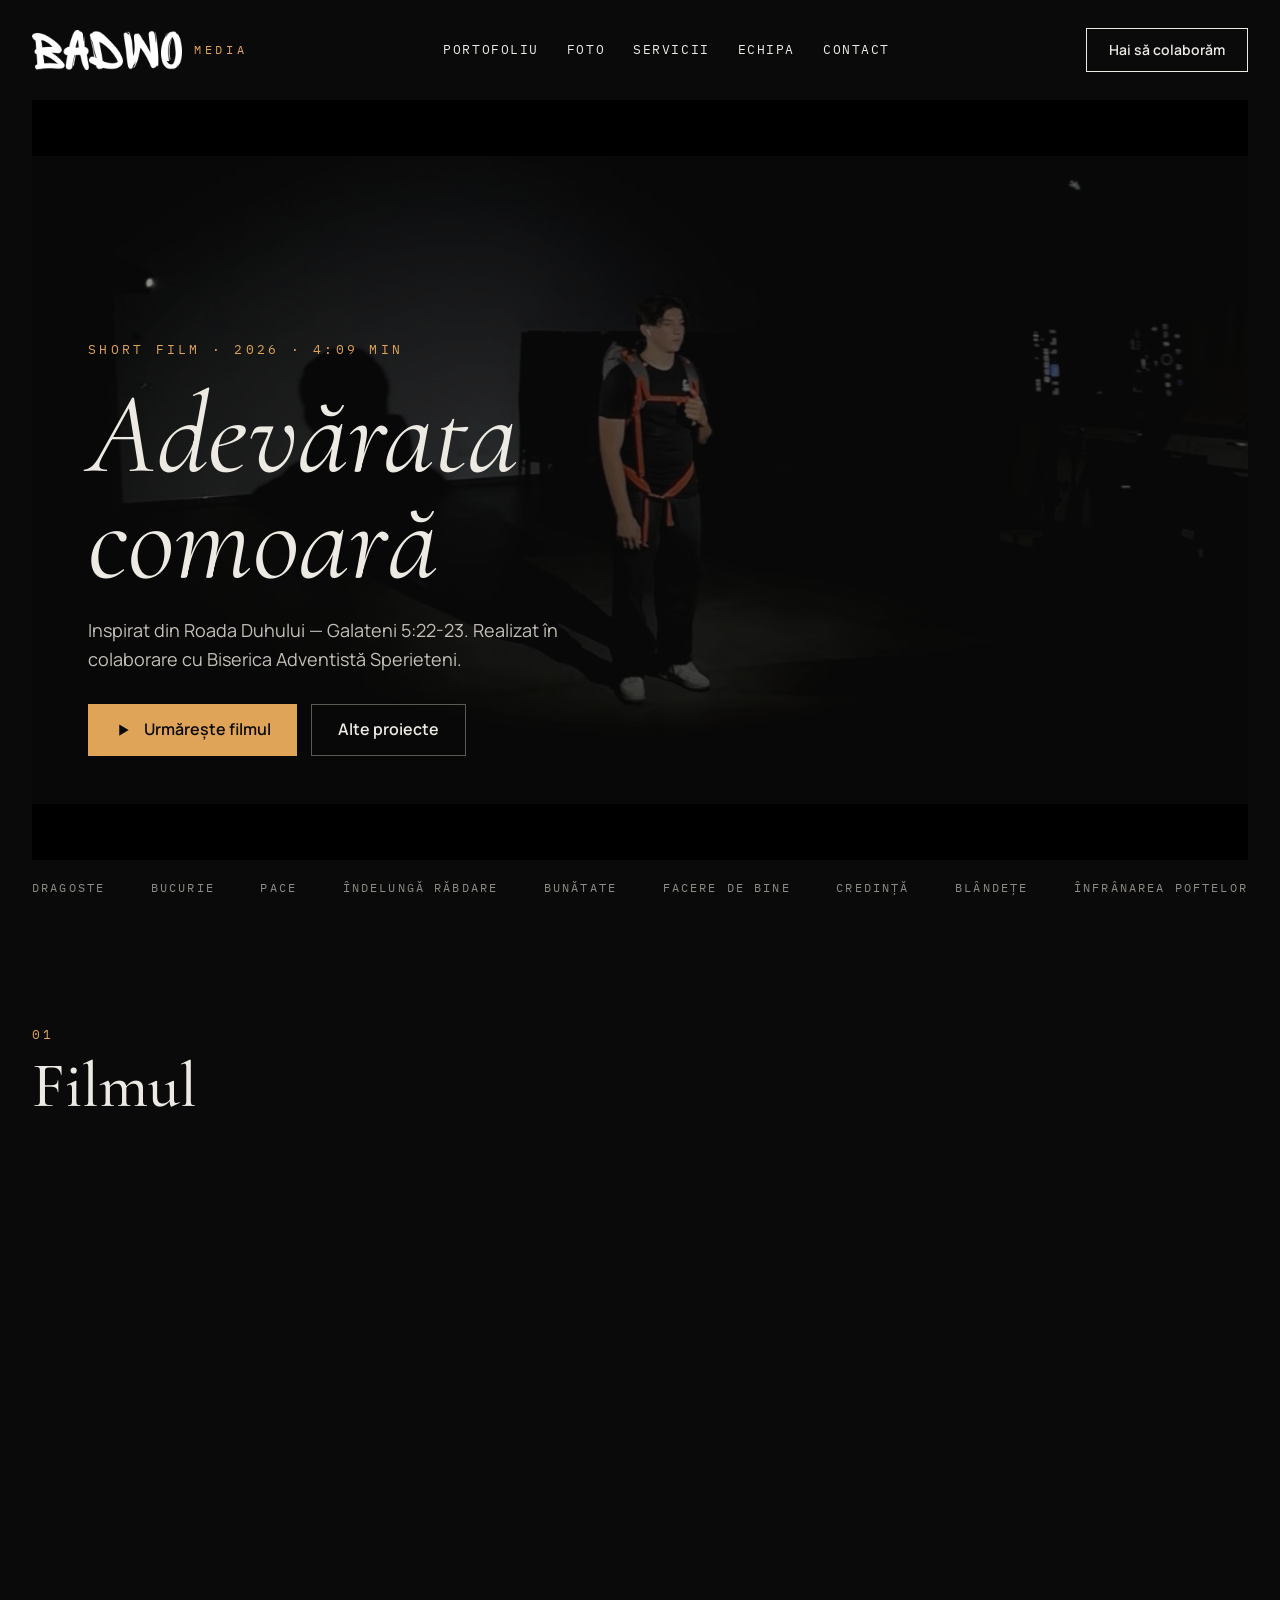
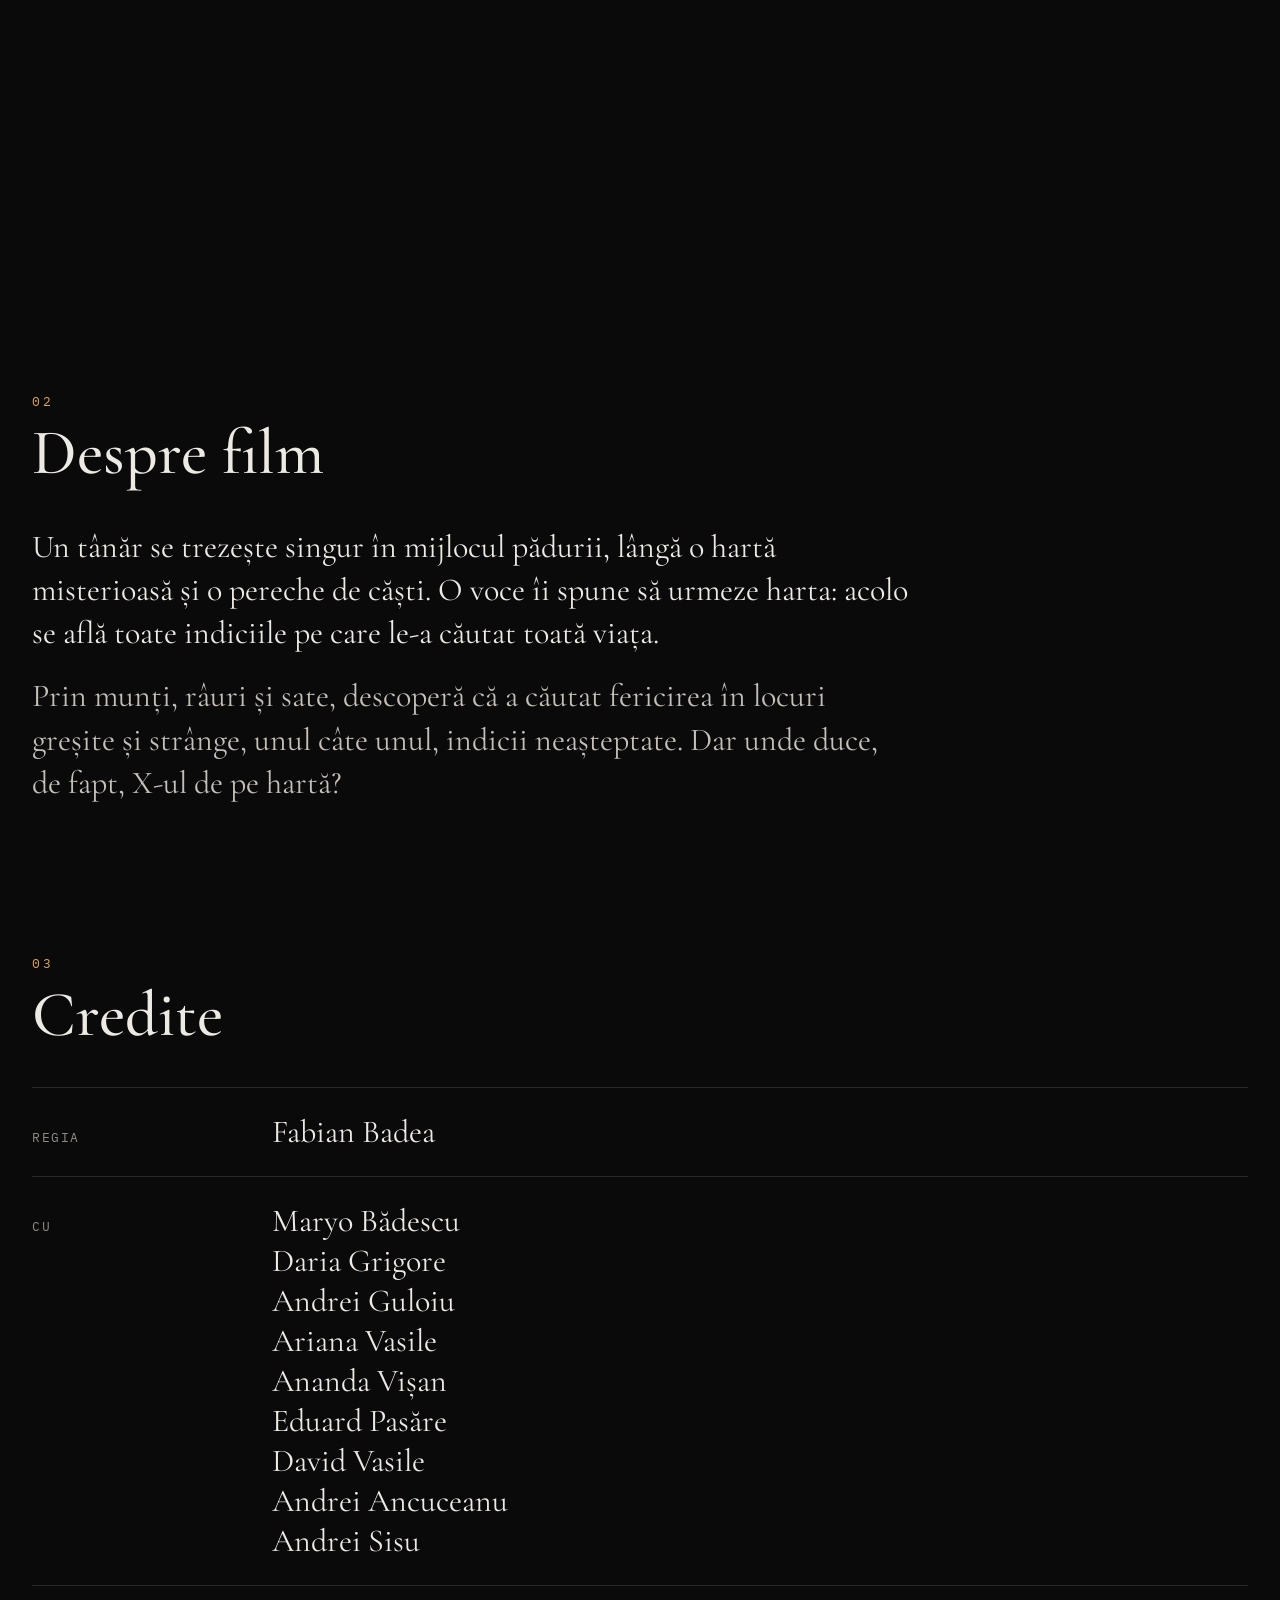
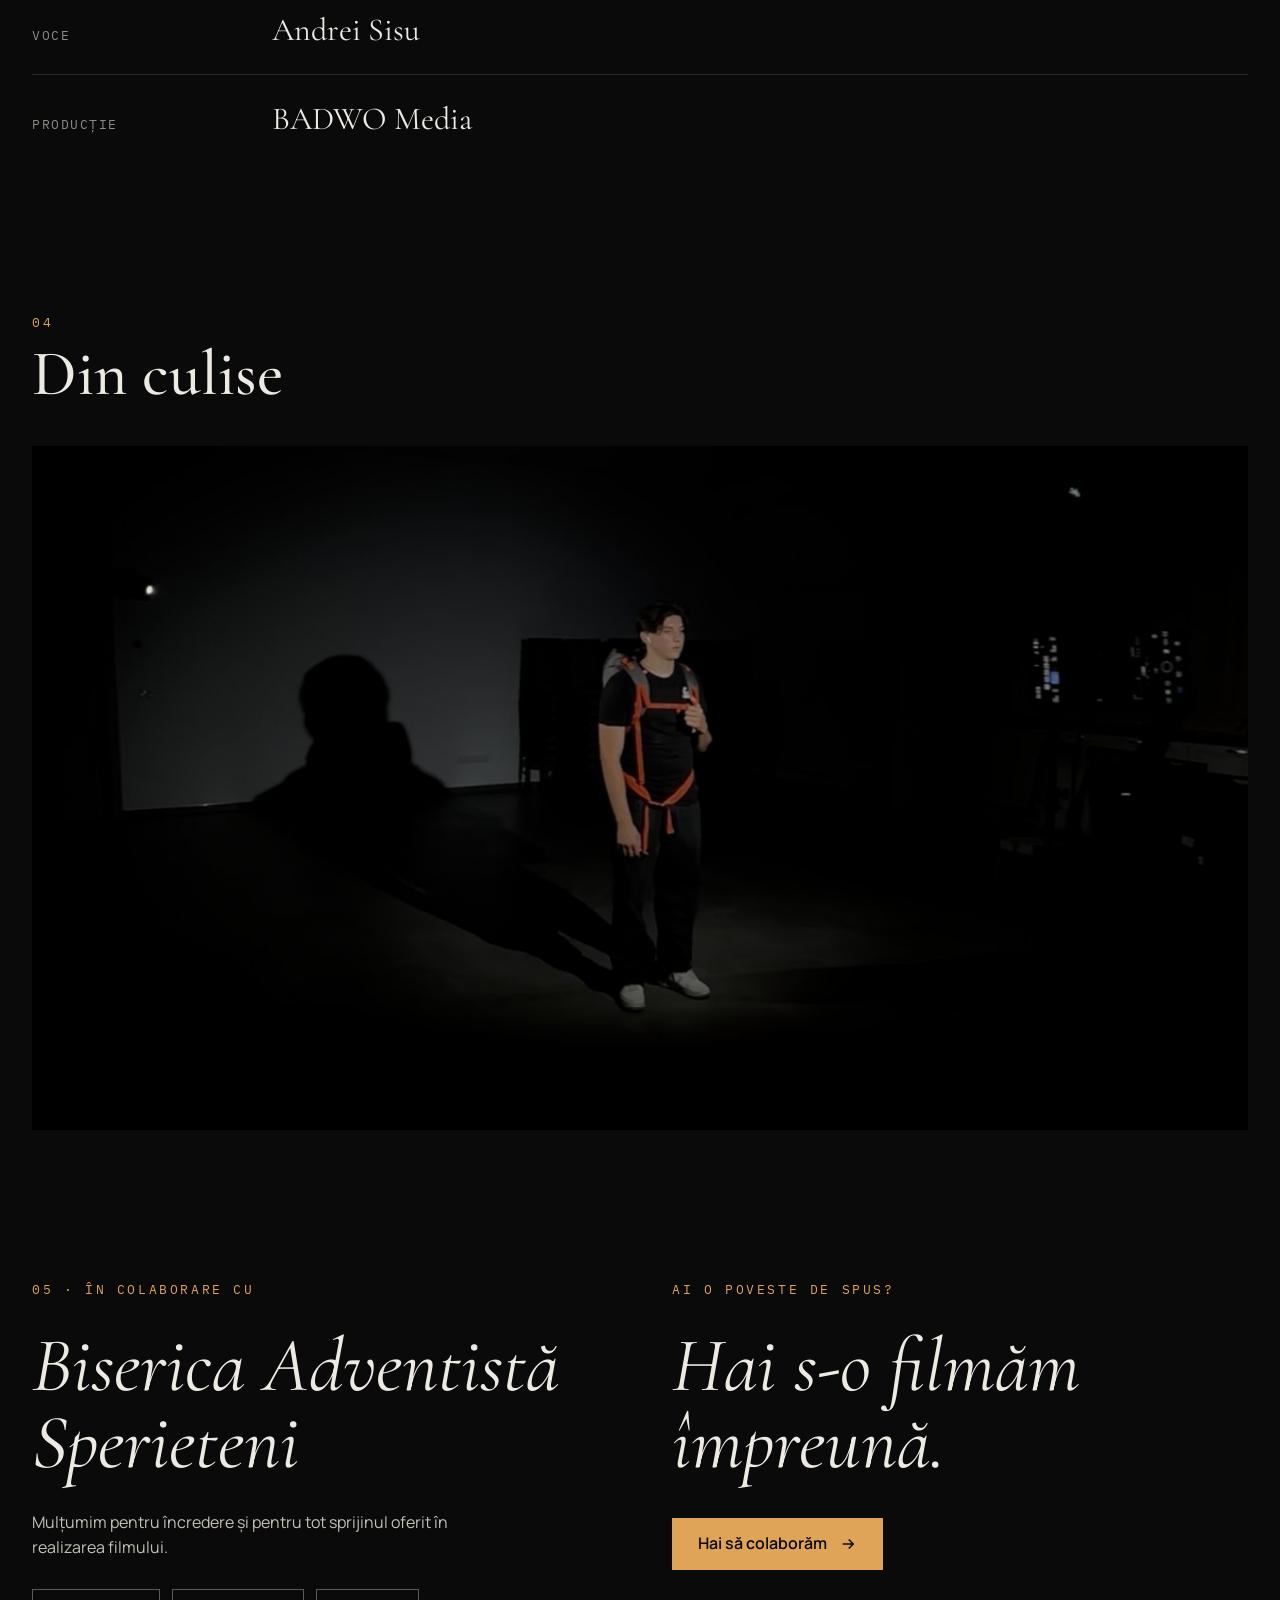
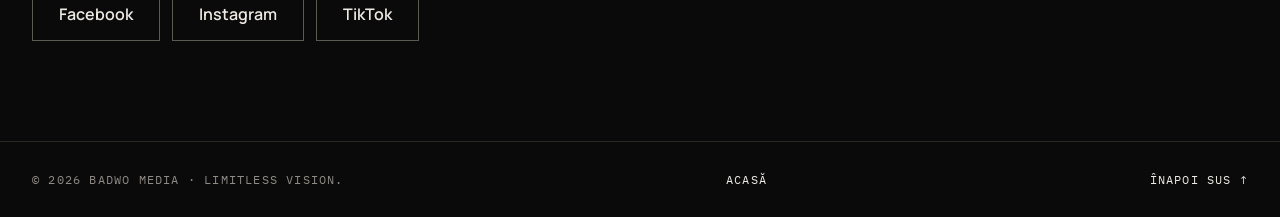
==== adevarata-comoara.html @ d2d1f5c3 "Add files via upload" ====
<!doctype html>
<html lang="ro">
<head>
<meta charset="utf-8">
<meta name="viewport" content="width=device-width, initial-scale=1">
<title>Adevărata comoară — short film · BADWO Media</title>
<meta name="description" content="Adevărata comoară — short film BADWO Media inspirat din Roada Duhului (Galateni 5:22-23), în colaborare cu Biserica Adventistă Sperieteni.">
<meta property="og:title" content="Adevărata comoară — short film · BADWO Media">
<meta property="og:description" content="Un tânăr urmează o hartă misterioasă în căutarea comorii pe care a căutat-o toată viața.">
<meta property="og:image" content="assets/backstage-1.jpg">
<meta name="theme-color" content="#0A0A0B">
<link rel="icon" type="image/png" href="assets/favicon.png">
<link rel="apple-touch-icon" href="assets/apple-touch-icon.png">
<link rel="preconnect" href="https://fonts.googleapis.com">
<link rel="preconnect" href="https://fonts.gstatic.com" crossorigin>
<link href="https://fonts.googleapis.com/css2?family=Cormorant+Garamond:ital,wght@0,500;1,400;1,500&family=Manrope:wght@400;500;600&family=IBM+Plex+Mono:wght@400;500&display=swap" rel="stylesheet">
<!-- Stilul e inclus aici, ca pagina să arate la fel ca site-ul chiar și deschisă separat -->
<style>
/* ===== BADWO Media — culori și fonturi (schimbați aici) ===== */
:root{
  --bg:#0A0A0B;
  --bg-2:#141416;
  --card:#18181b;
  --line:#2a2926;
  --text:#EDEAE4;
  --muted:#c4c0b8;
  --dim:#8f8b84;
  --accent:#E0A458;
  --serif:'Cormorant Garamond', Georgia, serif;
  --sans:'Manrope', 'Helvetica Neue', sans-serif;
  --mono:'IBM Plex Mono', ui-monospace, monospace;
}

*,*::before,*::after{box-sizing:border-box}
html{scroll-behavior:smooth}
@media (prefers-reduced-motion:reduce){html{scroll-behavior:auto}}
body{margin:0;background:var(--bg);color:var(--text);font-family:var(--sans);font-size:16px;line-height:1.6;-webkit-font-smoothing:antialiased}
img{max-width:100%;display:block}
a{color:var(--text);text-decoration:none}
a:hover{color:var(--accent)}
h1,h2,h3,p,ul,ol,figure{margin:0}
ul,ol{list-style:none;padding:0}
:focus-visible{outline:2px solid var(--accent);outline-offset:3px}

.skip{position:absolute;left:-9999px;top:8px;background:var(--accent);color:var(--bg);padding:10px 16px;z-index:100}
.skip:focus{left:8px}
.hidden{display:none}

.wrap{max-width:1320px;margin:0 auto;padding-left:32px;padding-right:32px}
.wrap-inner{max-width:1320px;margin:0 auto}

/* ===== Butoane ===== */
.btn{display:inline-flex;align-items:center;gap:12px;min-height:52px;padding:0 26px;font:inherit;font-weight:600;cursor:pointer;border:0;transition:background .2s,color .2s}
.btn-accent{background:var(--accent);color:var(--bg)}
.btn-accent:hover{background:var(--text);color:var(--bg)}
.btn-ghost{border:1px solid #5c5952}
.btn-outline{border:1px solid var(--text);min-height:44px;padding:0 22px;font-size:14px}

/* ===== Meniu ===== */
.header{display:flex;flex-wrap:wrap;align-items:center;justify-content:space-between;gap:20px;padding-top:28px;padding-bottom:28px}
.brand{display:flex;align-items:center;gap:12px}
.brand img{height:40px;width:auto}
.brand span{font-family:var(--mono);font-size:12px;letter-spacing:.3em;color:var(--accent)}
.nav{display:flex;flex-wrap:wrap;gap:28px;font-family:var(--mono);font-size:13px;letter-spacing:.12em;text-transform:uppercase}
.menu-toggle{display:none;background:none;border:1px solid #5c5952;color:var(--text);font-family:var(--mono);font-size:13px;letter-spacing:.12em;text-transform:uppercase;min-height:44px;padding:0 16px;cursor:pointer}

/* ===== Hero ===== */
.hero-section{padding:0 32px}
.hero{position:relative;background:var(--bg-2);min-height:760px;display:flex;flex-direction:column;justify-content:flex-end;overflow:hidden}
.hero::before,.hero::after{content:"";position:absolute;left:0;right:0;height:56px;background:#000;z-index:2}
.hero::before{top:0}.hero::after{bottom:0}
.hero-video{position:absolute;inset:0;width:100%;height:100%;object-fit:cover;opacity:.55}
.hero-content{position:relative;z-index:3;padding:120px 56px 104px;display:flex;flex-direction:column;gap:22px;max-width:900px}
.eyebrow{font-family:var(--mono);font-size:13px;letter-spacing:.25em;color:var(--accent)}
.hero h1 img{width:min(620px,100%);height:auto}
.hero-tag{font-family:var(--serif);font-style:italic;font-size:clamp(32px,4vw,52px);line-height:1}
.hero-text{max-width:560px;font-size:18px;color:var(--muted)}
.hero-actions{display:flex;flex-wrap:wrap;gap:14px;margin-top:8px}
.strip{padding:18px 0;display:flex;flex-wrap:wrap;justify-content:space-between;gap:12px;font-family:var(--mono);font-size:12px;letter-spacing:.18em;color:var(--dim)}

/* ===== Secțiuni ===== */
.section{padding-top:110px;padding-bottom:40px}
.section h2{font-family:var(--serif);font-weight:500;font-size:clamp(44px,6vw,64px);line-height:1;margin:8px 0 40px}
.section-head{display:flex;flex-wrap:wrap;align-items:flex-end;justify-content:space-between;gap:24px;margin-bottom:40px}
.section-head h2{margin-bottom:0}
.num{font-family:var(--mono);font-size:13px;color:var(--accent);letter-spacing:.2em}
.lead{max-width:420px;color:var(--muted)}
.ph{font-family:var(--mono);font-size:11px;color:var(--dim);letter-spacing:.1em}

/* ===== Portofoliu ===== */
.filters{display:flex;flex-wrap:wrap;gap:8px}
.filters button{min-height:44px;padding:0 18px;font-family:var(--mono);font-size:13px;letter-spacing:.08em;cursor:pointer;border:1px solid #3a3833;background:transparent;color:var(--text)}
.filters button[aria-pressed="true"]{background:var(--text);color:var(--bg)}
.projects{display:grid;grid-template-columns:repeat(auto-fill,minmax(min(360px,100%),1fr));gap:40px 28px}
.project{display:flex;flex-direction:column;gap:14px}
.project[hidden]{display:none}
.project-thumb{position:relative;aspect-ratio:16/9;background:var(--card);display:flex;align-items:center;justify-content:center;border:0;padding:0;cursor:pointer;color:var(--text);overflow:hidden;width:100%}
.project-thumb img{position:absolute;inset:0;width:100%;height:100%;object-fit:cover}
.project-thumb .ph{position:absolute;top:12px;left:14px}
.play{position:relative;width:60px;height:60px;border-radius:50%;border:1px solid var(--text);display:flex;align-items:center;justify-content:center;background:rgba(10,10,11,.4);transition:background .2s,color .2s}
.project-thumb:hover .play{background:var(--accent);border-color:var(--accent);color:var(--bg)}
.project-row{display:flex;justify-content:space-between;align-items:baseline;gap:12px}
.project h3{font-family:var(--serif);font-size:26px;font-style:italic;font-weight:400}
.cat{font-family:var(--mono);font-size:12px;color:var(--accent);letter-spacing:.1em;white-space:nowrap}
.meta{font-family:var(--mono);font-size:12px;color:var(--dim)}

/* ===== Foto ===== */
.photos{display:grid;grid-template-columns:repeat(auto-fit,minmax(240px,1fr));grid-auto-rows:220px;gap:16px}
.photo{background:var(--card);padding:14px;width:100%;height:100%;object-fit:cover}
img.photo{padding:0}
.photo.tall{grid-row:span 2}

/* ===== Servicii ===== */
.services li{display:flex;flex-wrap:wrap;gap:16px 40px;padding:28px 0;border-top:1px solid var(--line);align-items:baseline}
.services .n{width:48px;font-family:var(--mono);font-size:13px;color:var(--dim)}
.services h3{flex:1 1 280px;font-family:var(--serif);font-size:34px;font-weight:400;line-height:1.1}
.services p{flex:2 1 380px;color:var(--muted)}

/* ===== Proces ===== */
.steps{display:grid;grid-template-columns:repeat(auto-fit,minmax(240px,1fr));gap:32px}
.steps li{display:flex;flex-direction:column;gap:10px}
.scene{font-family:var(--mono);font-size:12px;color:var(--accent);letter-spacing:.15em}
.steps h3{font-family:var(--serif);font-size:30px;font-weight:400}
.steps p{color:var(--muted)}

/* ===== Echipa ===== */
.team-lead{max-width:640px;margin:-16px 0 48px}
.team{display:grid;grid-template-columns:repeat(auto-fit,minmax(240px,320px));gap:32px}
.member{display:flex;flex-direction:column;gap:16px}
.portrait{aspect-ratio:4/5;background:var(--card);padding:14px;width:100%;object-fit:cover}
img.portrait{padding:0}
.member figcaption{font-family:var(--serif);font-size:40px;font-style:italic;line-height:1}

/* ===== Contact ===== */
.contact{display:flex;flex-wrap:wrap;gap:64px;padding-bottom:100px}
.contact-info{flex:1 1 420px;display:flex;flex-direction:column;gap:28px}
.section .contact-title{font-style:italic;font-weight:400;font-size:clamp(48px,6vw,84px);margin:0}
.links{display:flex;flex-direction:column;gap:12px;font-family:var(--mono);font-size:14px}
.form{flex:1 1 420px;display:flex;flex-direction:column;gap:20px}
.field{display:flex;flex-direction:column;gap:8px}
.field label{font-family:var(--mono);font-size:12px;letter-spacing:.12em;color:var(--muted)}
.field input,.field select,.field textarea{font:inherit;color:var(--text);min-height:48px;padding:0 14px;background:transparent;border:0;border-bottom:1px solid #5c5952;border-radius:0}
.field select{background:var(--bg)}
.field textarea{padding:12px 14px;resize:vertical}
.field input::placeholder,.field textarea::placeholder{color:#7d7972}
.field input:focus,.field select:focus,.field textarea:focus{border-bottom-color:var(--accent)}
.form .btn{align-self:flex-start}

/* ===== Footer ===== */
.footer{border-top:1px solid var(--line)}
.footer-row{padding-top:28px;padding-bottom:28px;display:flex;flex-wrap:wrap;justify-content:space-between;gap:16px;font-family:var(--mono);font-size:12px;color:var(--dim);letter-spacing:.1em}

/* ===== Video ===== */
.video-modal{width:min(1100px,94vw);padding:0;border:0;background:#000;color:var(--text)}
.video-modal::backdrop{background:rgba(0,0,0,.85)}
.modal-frame{aspect-ratio:16/9}
.modal-frame iframe{width:100%;height:100%;border:0;display:block}
.modal-frame p{padding:40px;font-family:var(--mono);font-size:14px;color:var(--muted)}
.modal-close{position:absolute;top:8px;right:8px;z-index:2;width:44px;height:44px;background:rgba(0,0,0,.6);color:#fff;border:0;font-size:18px;cursor:pointer}

/* ===== Telefon ===== */
@media (max-width:820px){
  .wrap{padding-left:20px;padding-right:20px}
  .hero-section{padding:0}
  .hero{min-height:620px}
  .hero::before,.hero::after{height:32px}
  .hero-content{padding:80px 20px 64px}
  .menu-toggle{display:inline-flex;align-items:center}
  .header-cta{display:none}
  .nav{display:none;width:100%;flex-direction:column;gap:0}
  .nav.open{display:flex}
  .nav a{padding:14px 0;border-top:1px solid var(--line)}
  .strip{padding:16px 20px;justify-content:flex-start;gap:8px 20px}
  .section{padding-top:80px}
  .contact{gap:48px}
  .photos{grid-auto-rows:180px}
}

/* ===== Mesaj formular ===== */
.form-status{font-family:var(--mono);font-size:13px;color:var(--accent);min-height:1.6em}
.form .btn:disabled{opacity:.6;cursor:wait}


/* ===== Pagina filmului ===== */
.hero-bg{position:absolute;inset:0;width:100%;height:100%;object-fit:cover;opacity:.6}
.badge{align-self:flex-start;font-family:var(--mono);font-size:12px;letter-spacing:.18em;background:var(--accent);color:var(--bg);padding:6px 12px}
.hero-title{font-family:var(--serif);font-style:italic;font-weight:400;font-size:clamp(56px,9vw,120px);line-height:.92;margin:0}
.film-meta{font-family:var(--mono);font-size:13px;letter-spacing:.14em;color:var(--muted)}
.video-box{aspect-ratio:16/9;background:var(--card);display:flex;align-items:center;justify-content:center;flex-direction:column;gap:18px;text-align:center;padding:24px}
.video-wrap{aspect-ratio:16/9}
.video-wrap iframe{width:100%;height:100%;border:0;display:block}
.synopsis{font-family:var(--serif);font-size:clamp(24px,2.6vw,32px);line-height:1.35;max-width:880px}
.synopsis + .synopsis{margin-top:20px;color:var(--muted)}
.credits li{display:flex;flex-wrap:wrap;gap:16px 40px;padding:24px 0;border-top:1px solid var(--line);align-items:baseline}
.credits .role{width:200px;font-family:var(--mono);font-size:13px;letter-spacing:.12em;color:var(--dim)}
.credits .who{flex:1 1 280px;font-family:var(--serif);font-size:32px;line-height:1.25}
.collab-links{display:flex;flex-wrap:wrap;gap:12px}
.bts{display:grid;grid-template-columns:1fr;gap:16px}
.bts img{aspect-ratio:16/9;height:auto}
.bts > *{width:100%;height:100%;object-fit:cover;background:var(--card)}
.bts div{padding:14px}
.bts .wide{grid-column:span 2}
@media (max-width:820px){.bts .wide{grid-column:auto}}

</style>
</head>
<body>

<a class="skip" href="#continut">Sari la conținut</a>

<!-- ============ MENIU (la fel ca pe pagina principală) ============ -->
<header class="header wrap">
  <a href="index.html" class="brand" aria-label="BADWO Media — acasă">
    <img src="assets/logo-badwo.png" alt="BADWO" width="160" height="43">
    <span>MEDIA</span>
  </a>
  <button class="menu-toggle" type="button" aria-expanded="false" aria-controls="meniu">Meniu</button>
  <nav id="meniu" class="nav" aria-label="Navigare principală">
    <a href="index.html#portofoliu">Portofoliu</a>
    <a href="index.html#foto">Foto</a>
    <a href="index.html#servicii">Servicii</a>
    <a href="index.html#echipa">Echipa</a>
    <a href="index.html#contact">Contact</a>
  </nav>
  <a href="index.html#contact" class="btn btn-outline header-cta">Hai să colaborăm</a>
</header>

<main id="continut">

<!-- ============ HERO ============ -->
<section id="top" class="hero-section">
  <div class="hero wrap-inner">
    <!-- Când aveți un cadru din film sau posterul, schimbați src-ul de mai jos -->
    <img class="hero-bg" src="assets/backstage-1.jpg" alt="">
    <div class="hero-content">
      <!-- Eticheta dispare singură vineri, 9 octombrie, la 12:00 -->
      <span class="badge pre-launch">PREMIERĂ · VINERI, 9 OCTOMBRIE, 12:00</span>
      <p class="eyebrow">SHORT FILM · 2026 · 4:09 MIN</p>
      <h1 class="hero-title">Adevărata comoară</h1>
      <p class="hero-text">Inspirat din Roada Duhului — Galateni 5:22-23. Realizat în colaborare cu Biserica Adventistă Sperieteni.</p>
      <div class="hero-actions">
        <a href="#film" class="btn btn-accent">
          <svg width="18" height="18" viewBox="0 0 24 24" fill="currentColor" aria-hidden="true"><path d="M7 4.5v15l12.5-7.5z"/></svg>
          Urmărește filmul
        </a>
        <a href="index.html#portofoliu" class="btn btn-ghost">Alte proiecte</a>
      </div>
    </div>
  </div>
  <div class="strip wrap-inner" aria-hidden="true">
    <span>DRAGOSTE</span><span>BUCURIE</span><span>PACE</span><span>ÎNDELUNGĂ RĂBDARE</span><span>BUNĂTATE</span><span>FACERE DE BINE</span><span>CREDINȚĂ</span><span>BLÂNDEȚE</span><span>ÎNFRÂNAREA POFTELOR</span>
  </div>
</section>

<!-- ============ 01 FILMUL ============ -->
<section id="film" class="section wrap">
  <p class="num">01</p>
  <h2>Filmul</h2>

  <!--
    Lansare automată: până vineri, 9 octombrie 2026, ora 12:00 (ora României) se vede mesajul de premieră.
    După ora aceea, mesajul dispare singur și apare video-ul. Nu trebuie să modificați nimic.
    Pentru altă dată/oră, schimbați LAUNCH în scriptul de la finalul paginii.
  -->
  <div class="video-box pre-launch">
    <p class="ph">PREMIERA: VINERI, 9 OCTOMBRIE, ORA 12:00</p>
    <p class="synopsis" style="font-style:italic">Filmul va fi disponibil aici în curând.</p>
    <a href="https://www.instagram.com/badwo_media/" target="_blank" rel="noopener" class="btn btn-ghost">Urmărește @badwo_media pentru premieră</a>
  </div>
  <div class="video-wrap post-launch" hidden data-video="7zY72ZGMgw8"></div>
</section>

<!-- ============ 02 SINOPSIS ============ -->
<section class="section wrap">
  <p class="num">02</p>
  <h2>Despre film</h2>
  <p class="synopsis">Un tânăr se trezește singur în mijlocul pădurii, lângă o hartă misterioasă și o pereche de căști. O voce îi spune să urmeze harta: acolo se află toate indiciile pe care le-a căutat toată viața.</p>
  <p class="synopsis">Prin munți, râuri și sate, descoperă că a căutat fericirea în locuri greșite și strânge, unul câte unul, indicii neașteptate. Dar unde duce, de fapt, X-ul de pe hartă?</p>
</section>

<!-- ============ 03 CREDITE ============ -->
<section class="section wrap">
  <p class="num">03</p>
  <h2>Credite</h2>
  <ul class="credits">
    <li><span class="role">REGIA</span><span class="who">Fabian Badea</span></li>
    <li><span class="role">CU</span><span class="who">Maryo Bădescu<br>Daria Grigore<br>Andrei Guloiu<br>Ariana Vasile<br>Ananda Vișan<br>Eduard Pasăre<br>David Vasile<br>Andrei Ancuceanu<br>Andrei Sisu</span></li>
    <li><span class="role">VOCE</span><span class="who">Andrei Sisu</span></li>
    <li><span class="role">PRODUCȚIE</span><span class="who">BADWO Media</span></li>
  </ul>
</section>

<!-- ============ 04 DIN CULISE ============ -->
<section class="section wrap">
  <p class="num">04</p>
  <h2>Din culise</h2>
  <div class="bts">
    <img src="assets/backstage-1.jpg" alt="Actor pe set, în lumina reflectorului, la filmarea Adevărata comoară" loading="lazy">
  </div>
</section>

<!-- ============ 05 COLABORARE ============ -->
<section class="section wrap contact">
  <div class="contact-info">
    <p class="num">05 · ÎN COLABORARE CU</p>
    <h2 class="contact-title">Biserica Adventistă Sperieteni</h2>
    <p class="lead">Mulțumim pentru încredere și pentru tot sprijinul oferit în realizarea filmului.</p>
    <div class="collab-links">
      <a href="https://www.facebook.com/biserica.azs.sp/" target="_blank" rel="noopener" class="btn btn-ghost">Facebook</a>
      <a href="https://www.instagram.com/biserica.azs.sperieteni/" target="_blank" rel="noopener" class="btn btn-ghost">Instagram</a>
      <a href="https://www.tiktok.com/@biserica.azs.sperieteni" target="_blank" rel="noopener" class="btn btn-ghost">TikTok</a>
    </div>
  </div>
  <div class="contact-info">
    <p class="num">AI O POVESTE DE SPUS?</p>
    <h2 class="contact-title">Hai s-o filmăm împreună.</h2>
    <div class="hero-actions">
      <a href="index.html#contact" class="btn btn-accent">Hai să colaborăm
        <svg width="18" height="18" viewBox="0 0 24 24" fill="none" stroke="currentColor" stroke-width="2" aria-hidden="true"><path d="M5 12h14M13 6l6 6-6 6"/></svg>
      </a>
    </div>
  </div>
</section>

</main>

<footer class="footer">
  <div class="wrap footer-row">
    <span>© 2026 BADWO MEDIA · LIMITLESS VISION.</span>
    <a href="index.html">ACASĂ</a>
    <a href="#top">ÎNAPOI SUS ↑</a>
  </div>
</footer>

<script>
  // Lansare automată
  const LAUNCH = new Date('2026-10-09T12:00:00+03:00');
  function checkLaunch(){
    if (Date.now() < LAUNCH) return;
    document.querySelectorAll('.pre-launch').forEach(el => el.remove());
    document.querySelectorAll('.post-launch').forEach(el => {
      el.hidden = false;
      if (el.dataset.video && !el.querySelector('iframe')) {
        el.innerHTML = '<iframe src="https://www.youtube-nocookie.com/embed/' + el.dataset.video + '?rel=0" title="Adevărata comoară — short film" allow="encrypted-media; picture-in-picture; fullscreen" allowfullscreen></iframe>';
      }
    });
  }
  checkLaunch();
  setInterval(checkLaunch, 30000);

  const t=document.querySelector('.menu-toggle'),n=document.getElementById('meniu');
  t.addEventListener('click',()=>{const o=n.classList.toggle('open');t.setAttribute('aria-expanded',o);});
</script>
</body>
</html>
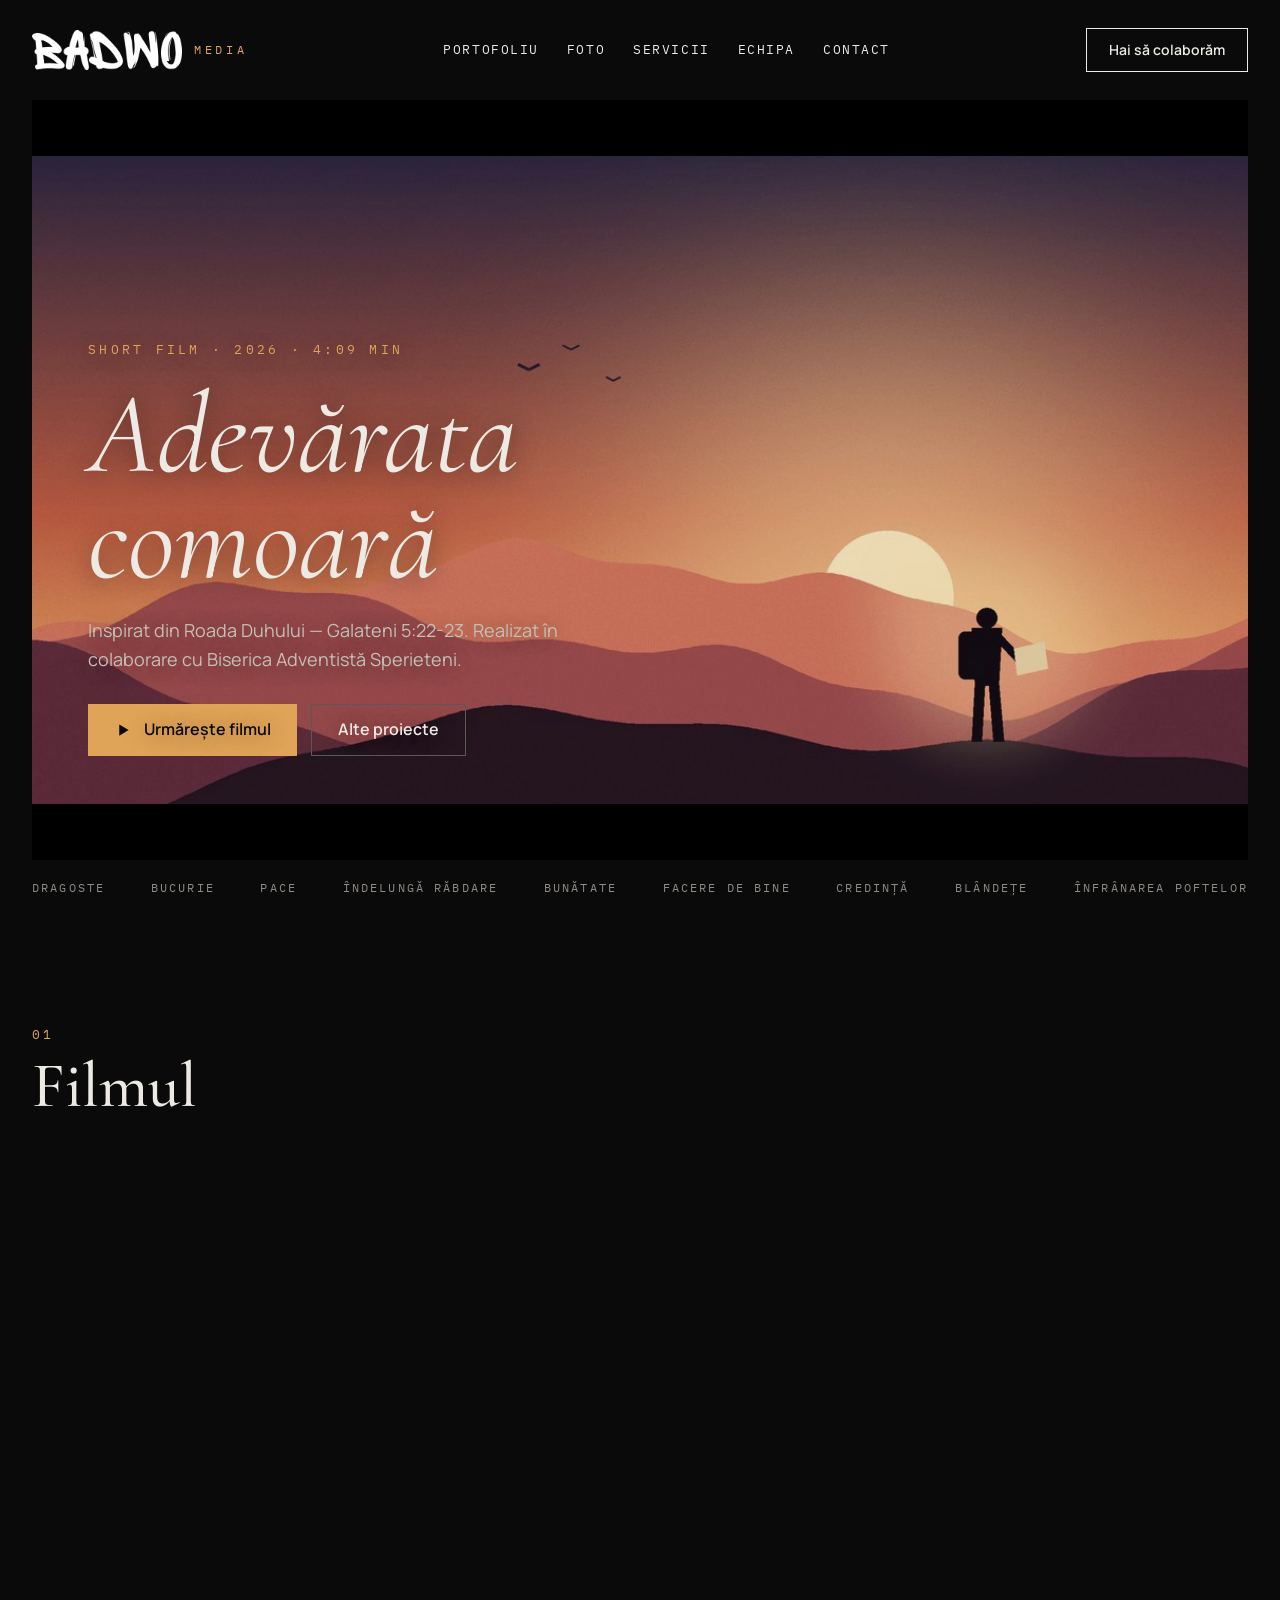
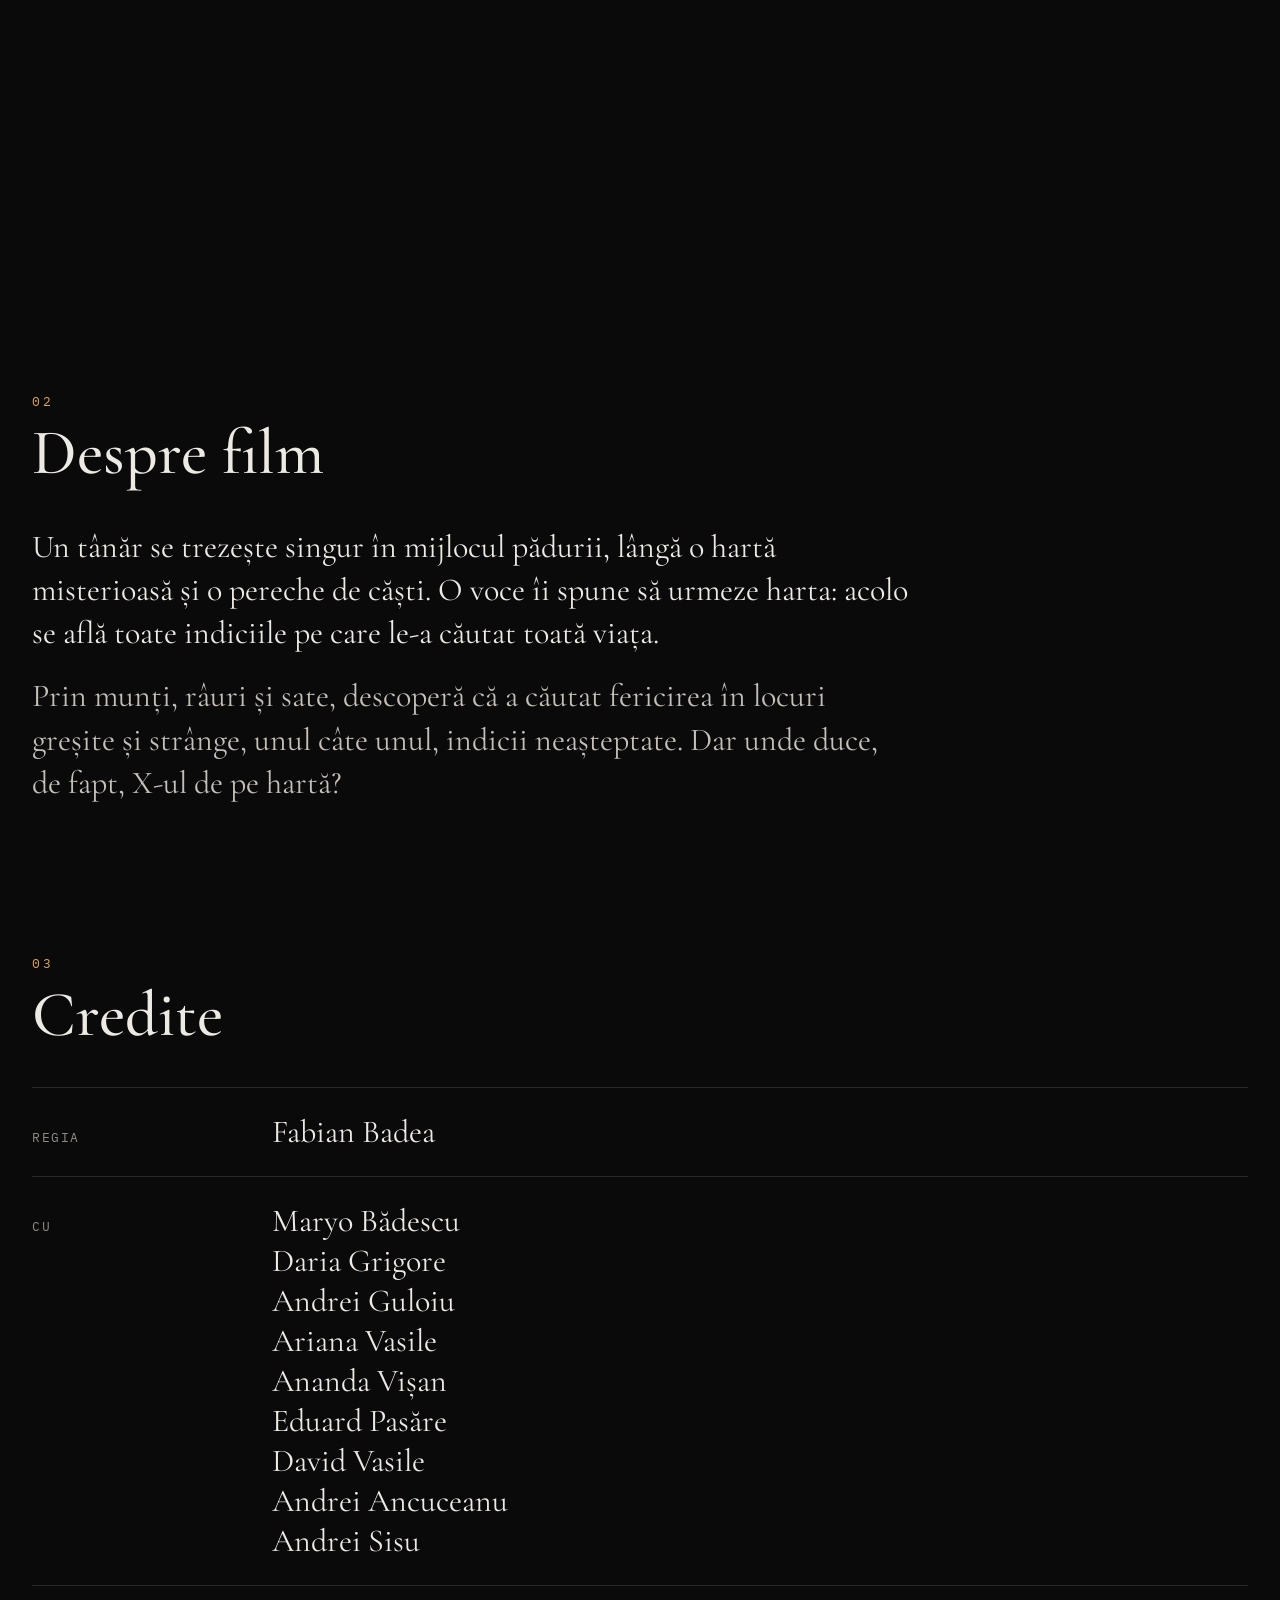
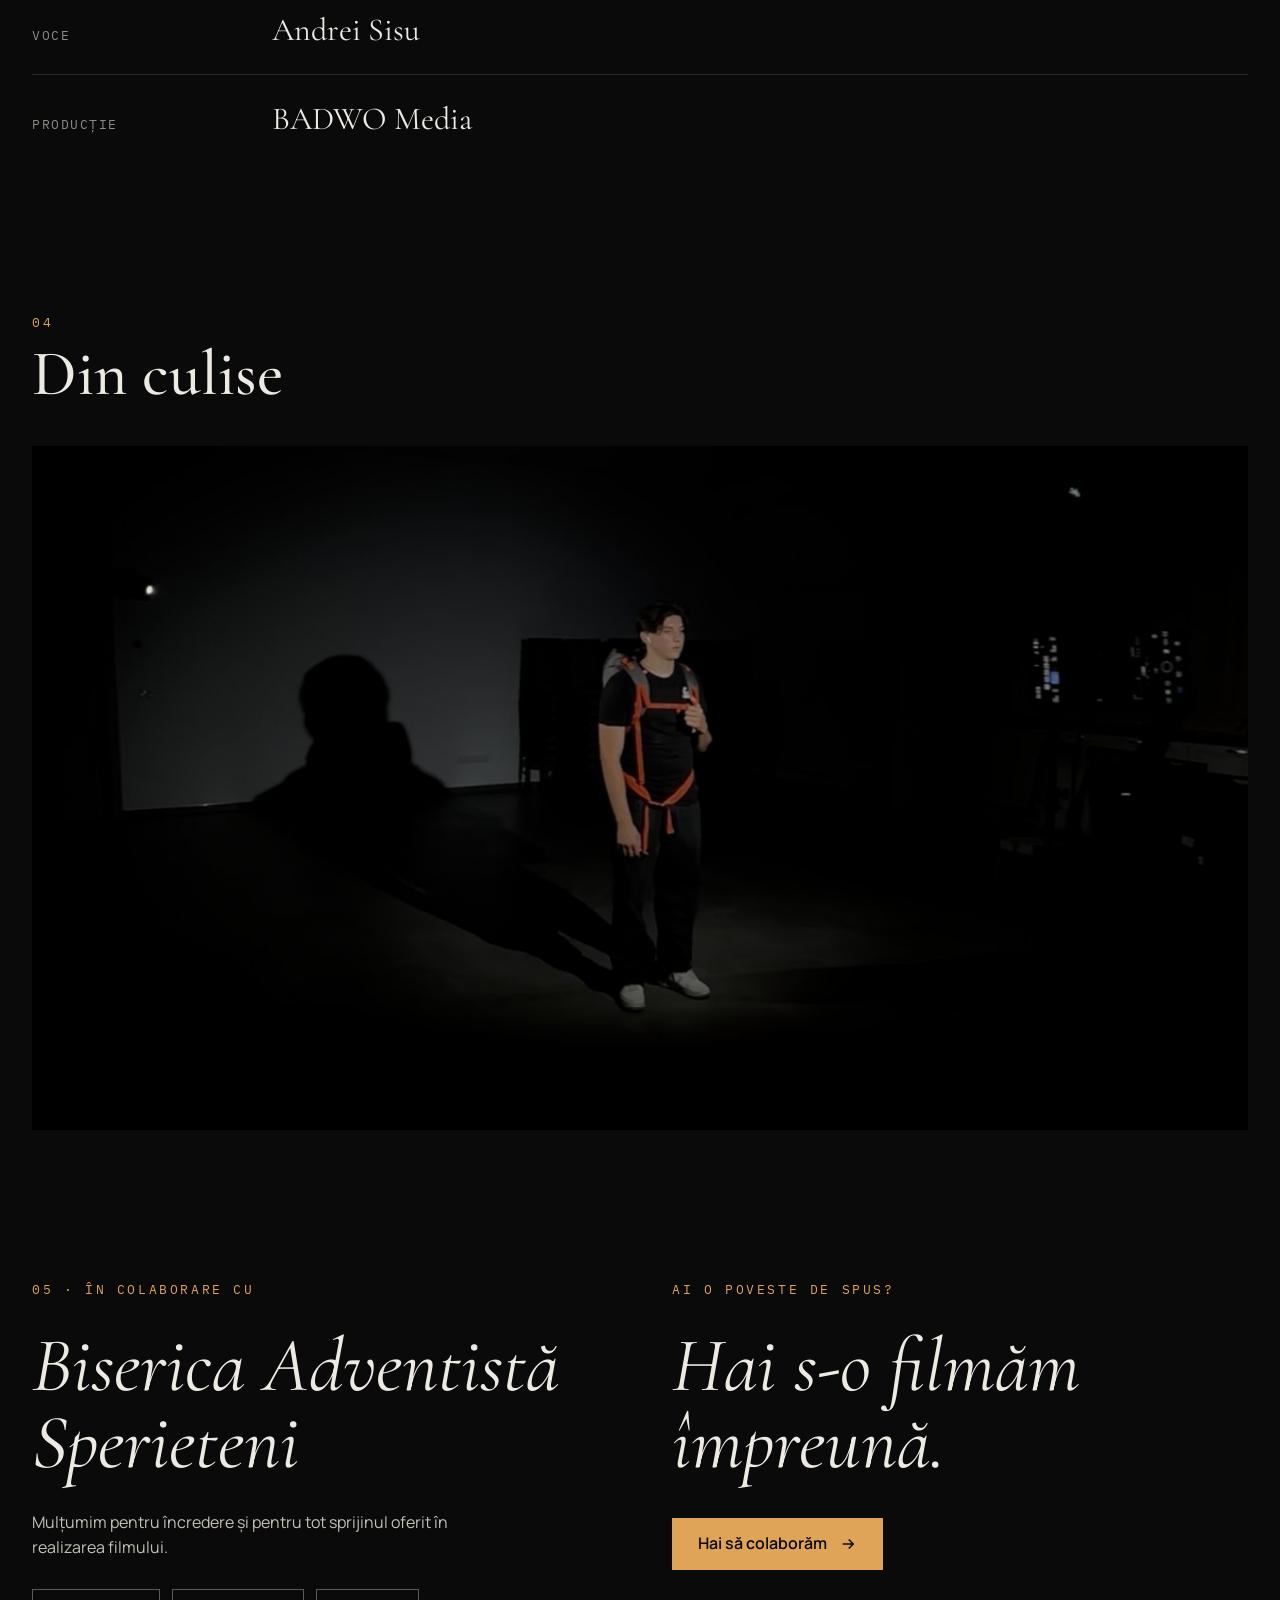
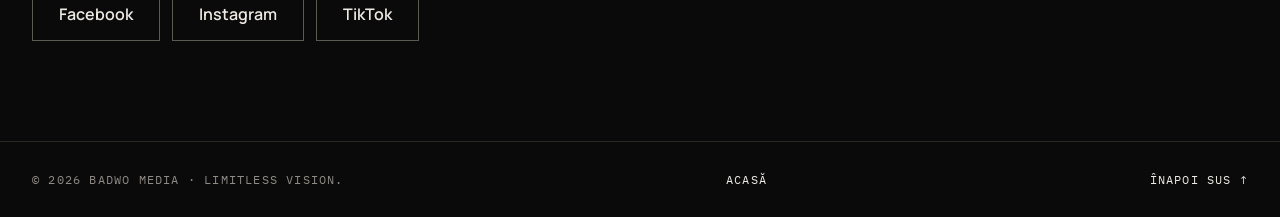
==== commit bb03d6d8: "Add files via upload" ====
--- a/adevarata-comoara.html
+++ b/adevarata-comoara.html
@@ -7,7 +7,7 @@
 <meta name="description" content="Adevărata comoară — short film BADWO Media inspirat din Roada Duhului (Galateni 5:22-23), în colaborare cu Biserica Adventistă Sperieteni.">
 <meta property="og:title" content="Adevărata comoară — short film · BADWO Media">
 <meta property="og:description" content="Un tânăr urmează o hartă misterioasă în căutarea comorii pe care a căutat-o toată viața.">
-<meta property="og:image" content="assets/backstage-1.jpg">
+<meta property="og:image" content="assets/thumbnail-munte.jpg">
 <meta name="theme-color" content="#0A0A0B">
 <link rel="icon" type="image/png" href="assets/favicon.png">
 <link rel="apple-touch-icon" href="assets/apple-touch-icon.png">
@@ -184,6 +184,7 @@
 /* ===== Pagina filmului ===== */
 .hero-bg{position:absolute;inset:0;width:100%;height:100%;object-fit:cover;opacity:.6}
 .badge{align-self:flex-start;font-family:var(--mono);font-size:12px;letter-spacing:.18em;background:var(--accent);color:var(--bg);padding:6px 12px}
+.hero-content{text-shadow:0 2px 24px rgba(0,0,0,.45)}
 .hero-title{font-family:var(--serif);font-style:italic;font-weight:400;font-size:clamp(56px,9vw,120px);line-height:.92;margin:0}
 .film-meta{font-family:var(--mono);font-size:13px;letter-spacing:.14em;color:var(--muted)}
 .video-box{aspect-ratio:16/9;background:var(--card);display:flex;align-items:center;justify-content:center;flex-direction:column;gap:18px;text-align:center;padding:24px}
@@ -231,10 +232,10 @@
 <section id="top" class="hero-section">
   <div class="hero wrap-inner">
     <!-- Când aveți un cadru din film sau posterul, schimbați src-ul de mai jos -->
-    <img class="hero-bg" src="assets/backstage-1.jpg" alt="">
+    <img class="hero-bg" src="assets/adevarata-comoara-hero.jpg" alt="" style="opacity:.92;object-position:70% 60%">
     <div class="hero-content">
       <!-- Eticheta dispare singură vineri, 9 octombrie, la 12:00 -->
-      <span class="badge pre-launch">PREMIERĂ · VINERI, 9 OCTOMBRIE, 12:00</span>
+      <span class="badge pre-launch">PREMIERĂ PE YOUTUBE · VINERI, 9 OCTOMBRIE, 12:00</span>
       <p class="eyebrow">SHORT FILM · 2026 · 4:09 MIN</p>
       <h1 class="hero-title">Adevărata comoară</h1>
       <p class="hero-text">Inspirat din Roada Duhului — Galateni 5:22-23. Realizat în colaborare cu Biserica Adventistă Sperieteni.</p>
@@ -263,9 +264,15 @@
     Pentru altă dată/oră, schimbați LAUNCH în scriptul de la finalul paginii.
   -->
   <div class="video-box pre-launch">
-    <p class="ph">PREMIERA: VINERI, 9 OCTOMBRIE, ORA 12:00</p>
-    <p class="synopsis" style="font-style:italic">Filmul va fi disponibil aici în curând.</p>
-    <a href="https://www.instagram.com/badwo_media/" target="_blank" rel="noopener" class="btn btn-ghost">Urmărește @badwo_media pentru premieră</a>
+    <p class="ph">PREMIERĂ PE YOUTUBE · VINERI, 9 OCTOMBRIE, ORA 12:00</p>
+    <p class="synopsis" style="font-style:italic">Fii acolo la premieră și urmărește filmul live, împreună cu noi.</p>
+    <div class="hero-actions" style="justify-content:center">
+      <a href="https://youtu.be/7zY72ZGMgw8" target="_blank" rel="noopener" class="btn btn-accent">
+        <svg width="18" height="18" viewBox="0 0 24 24" fill="none" stroke="currentColor" stroke-width="2" aria-hidden="true"><path d="M18 8a6 6 0 0 0-12 0c0 7-3 9-3 9h18s-3-2-3-9M13.7 21a2 2 0 0 1-3.4 0"/></svg>
+        Setează memento pe YouTube
+      </a>
+      <a href="https://www.instagram.com/badwo_media/" target="_blank" rel="noopener" class="btn btn-ghost">@badwo_media</a>
+    </div>
   </div>
   <div class="video-wrap post-launch" hidden data-video="7zY72ZGMgw8"></div>
 </section>
